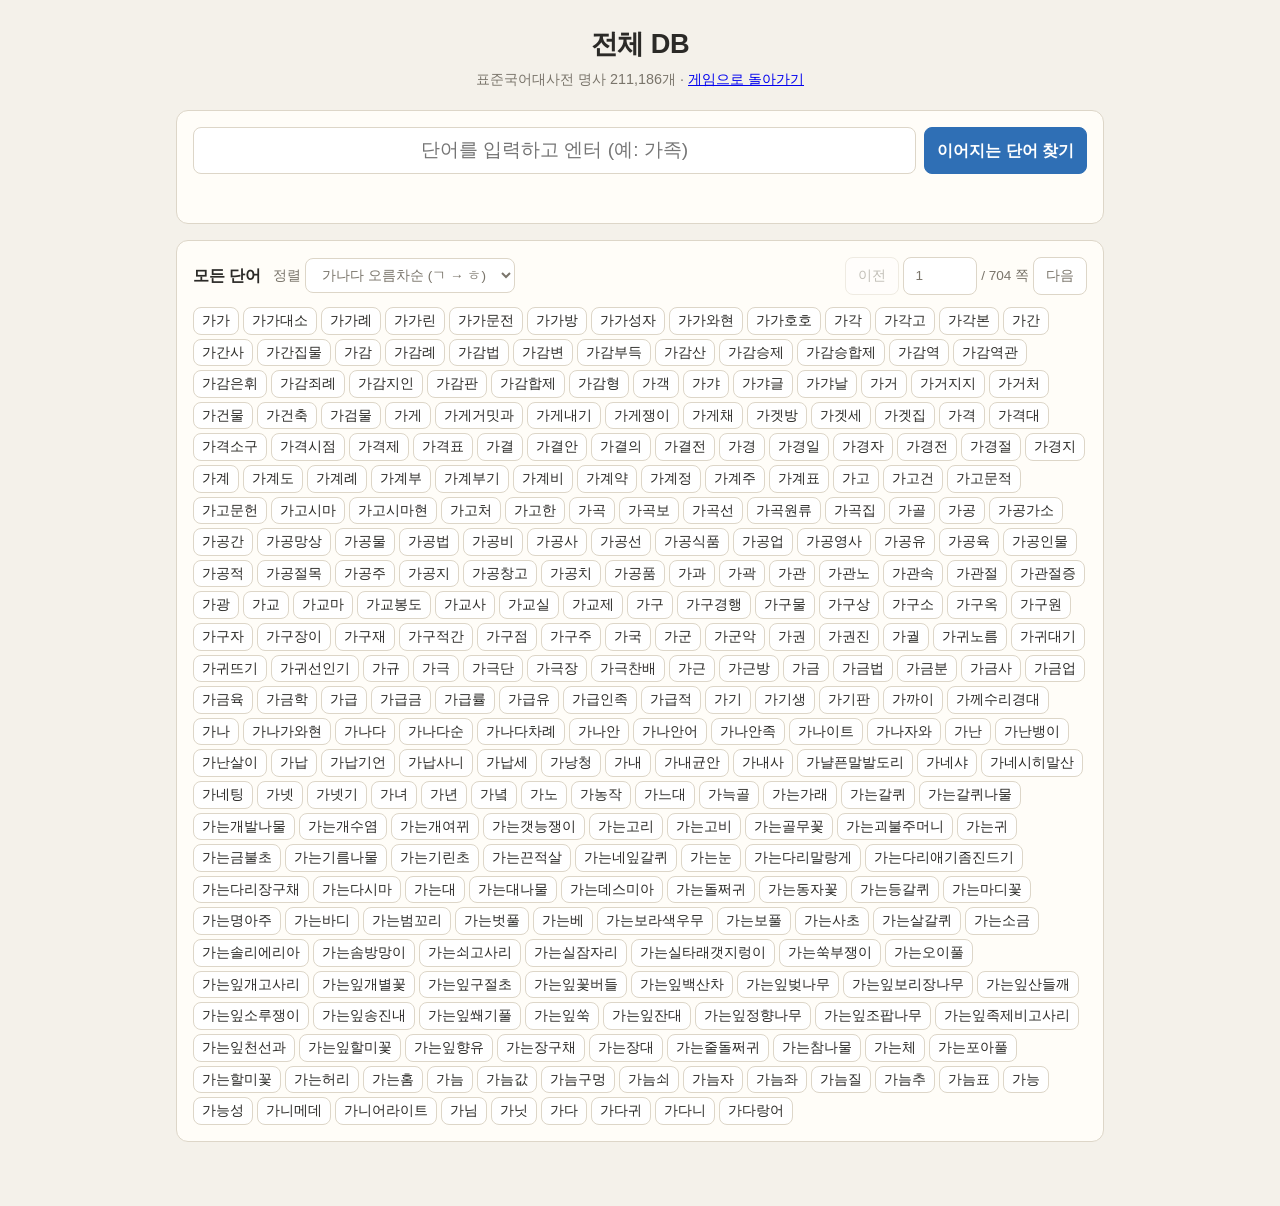
==== db.html @ 79c63423 "컴퓨터와 하는 끝말잇기" ====
<!DOCTYPE html>
<html lang="ko">
<head>
  <meta charset="UTF-8">
  <meta name="viewport" content="width=device-width, initial-scale=1">
  <title>전체 DB - 컴퓨터와 하는 끝말잇기</title>
  <link rel="stylesheet" href="style.css">
</head>
<body>
  <main class="app wide">
    <header>
      <h1>전체 DB</h1>
      <p class="sub">표준국어대사전 명사 <span id="wordCount">-</span>개 · <a href="index.html">게임으로 돌아가기</a></p>
    </header>

    <section>
      <form id="searchForm" autocomplete="off">
        <input id="search" type="text" maxlength="20" placeholder="단어를 입력하고 엔터 (예: 가족)">
        <button type="submit" class="primary">이어지는 단어 찾기</button>
      </form>
      <div class="message" id="searchMessage"></div>
    </section>

    <section class="cheat" id="resultPanel" hidden>
      <h2><span id="resultTitle"></span> <span class="legend">W+2: 2턴 안에 이김 · L-3: 3턴 안에 짐 · W+0: 한방단어</span></h2>
      <p class="definition" id="resultDef"></p>
      <p class="legend">이기기에 유리한 순서입니다. 쌍방이 최선의 단어만 낸다고 할 때의 결과이며, 단어를 누르면 그 단어에 이어지는 단어를 다시 찾습니다.</p>
      <div id="resultList"></div>
    </section>

    <section>
      <div class="db-bar">
        <h2>모든 단어</h2>
        <label>정렬
          <select id="order">
            <option value="asc" selected>가나다 오름차순 (ㄱ → ㅎ)</option>
            <option value="desc">가나다 내림차순 (ㅎ → ㄱ)</option>
          </select>
        </label>
        <span class="pager">
          <button id="prev" type="button">이전</button>
          <input id="page" type="number" min="1" step="1" value="1"> / <span id="pageCount">1</span> 쪽
          <button id="next" type="button">다음</button>
        </span>
      </div>
      <div class="db-words" id="words"></div>
    </section>
  </main>

  <script src="data/words.js"></script>
  <script src="data/defs.js" async></script>
  <script src="engine.js"></script>
  <script src="cheatview.js"></script>
  <script src="db.js"></script>
</body>
</html>
---- style.css ----
:root {
  --bg: #f4f1ea;
  --panel: #fffdf8;
  --ink: #2b2a27;
  --muted: #7a756b;
  --line: #ddd6c8;
  --accent: #2f6fb5;
  --player: #2f6fb5;
  --computer: #c2552d;
  --good: #2e7d4f;
  --bad: #c0392b;
}

* { box-sizing: border-box; }

body {
  margin: 0;
  background: var(--bg);
  color: var(--ink);
  font-family: "Malgun Gothic", "맑은 고딕", "Apple SD Gothic Neo", sans-serif;
  line-height: 1.5;
}

.app {
  max-width: 640px;
  margin: 0 auto;
  padding: 24px 16px 48px;
}

header { text-align: center; margin-bottom: 20px; }
h1 { margin: 0; font-size: 1.7rem; letter-spacing: -0.02em; }
.sub { margin: 4px 0 0; color: var(--muted); font-size: 0.9rem; }

section {
  background: var(--panel);
  border: 1px solid var(--line);
  border-radius: 12px;
  padding: 16px;
  margin-bottom: 16px;
}

.settings {
  display: flex;
  flex-wrap: wrap;
  gap: 12px;
  align-items: flex-end;
}
.settings label {
  display: flex;
  flex-direction: column;
  gap: 4px;
  font-size: 0.8rem;
  color: var(--muted);
}
.settings .primary { margin-left: auto; }
.time-limit { display: flex; align-items: center; gap: 6px; }
.time-limit input { width: 5em; }
.level-info { flex-basis: 100%; font-size: 0.85rem; color: var(--muted); }
.level-info p { margin: 0 0 4px; color: var(--ink); }
.level-info summary { cursor: pointer; }
.level-info ol { margin: 6px 0 0; padding-left: 1.6em; }

select, input, button {
  font: inherit;
  color: inherit;
  border: 1px solid var(--line);
  border-radius: 8px;
  background: #fff;
  padding: 8px 12px;
}
button { cursor: pointer; }
a.button {
  border: 1px solid var(--line);
  border-radius: 8px;
  background: #fff;
  padding: 8px 12px;
  color: inherit;
  text-decoration: none;
}
a.button:hover { border-color: var(--accent); }
button:hover:not(:disabled) { border-color: var(--accent); }
button:disabled { opacity: 0.45; cursor: default; }
button.primary {
  background: var(--accent);
  border-color: var(--accent);
  color: #fff;
  font-weight: bold;
}

.board { text-align: center; }
.turn { color: var(--muted); font-size: 0.95rem; min-height: 1.5em; }
.current {
  font-size: clamp(2rem, 9vw, 3.2rem);
  font-weight: bold;
  margin: 8px 0 4px;
  word-break: break-all;
}
.current.player { color: var(--player); }
.current.computer { color: var(--computer); }
.current .last { text-decoration: underline; text-underline-offset: 0.15em; }
.definition { color: var(--muted); font-size: 0.9rem; min-height: 2.8em; }

.timer {
  height: 8px;
  background: var(--line);
  border-radius: 4px;
  overflow: hidden;
  margin: 12px 0;
}
.timer-bar {
  height: 100%;
  width: 100%;
  background: var(--good);
  transition: width 0.1s linear;
}
.timer-bar.urgent { background: var(--bad); }

form { display: flex; gap: 8px; }
form input { flex: 1; min-width: 0; font-size: 1.2rem; text-align: center; }
form input:focus { outline: 2px solid var(--accent); outline-offset: 1px; }

.message { min-height: 1.6em; margin-top: 8px; font-size: 0.95rem; }
.message.error, .message.lose { color: var(--bad); }
.message.win { color: var(--good); font-weight: bold; }
.message.lose { font-weight: bold; }
.message.hint { color: var(--accent); }

.actions {
  display: flex;
  flex-wrap: wrap;
  gap: 8px;
  align-items: center;
  margin-top: 8px;
}
.record { margin-left: auto; font-size: 0.85rem; color: var(--muted); }

.history h2 { margin: 0 0 8px; font-size: 1rem; }
.history ol {
  margin: 0;
  padding-left: 2.2em;
  max-height: 320px;
  overflow-y: auto;
}
.history li { padding: 4px 0; border-bottom: 1px dashed var(--line); }
.history li:last-child { border-bottom: none; }
.history .who {
  display: inline-block;
  min-width: 3.6em;
  font-size: 0.75rem;
  color: #fff;
  border-radius: 4px;
  padding: 0 6px;
  margin-right: 8px;
  text-align: center;
}
.history li.player .who { background: var(--player); }
.history li.computer .who { background: var(--computer); }
.history .def { display: block; color: var(--muted); font-size: 0.8rem; }

.cheat h2 { margin: 0 0 4px; font-size: 1rem; }
.cheat .legend { font-size: 0.8rem; font-weight: normal; color: var(--muted); margin: 0 0 8px; }
.cheat h2 .legend { margin-left: 6px; }
.cheat-none { color: var(--bad); font-size: 1.3rem; font-weight: bold; text-align: center; }
.cheat-group { border-top: 1px dashed var(--line); padding: 8px 0; }
.cheat-group h3 { margin: 0 0 6px; font-size: 0.85rem; }
.cheat-group.kill h3, .cheat-group.win h3 { color: var(--good); }
.cheat-group.lose h3 { color: var(--bad); }
.cheat-group.loop h3 { color: var(--muted); }
.cheat-words { display: flex; flex-wrap: wrap; gap: 4px; max-height: 260px; overflow-y: auto; }
.cheat-words button { padding: 2px 8px; font-size: 0.9rem; }
.cheat-group.kill .cheat-words button { font-size: 1.2rem; font-weight: bold; }
.cheat-group.lose .cheat-words button { font-size: 0.78rem; color: var(--muted); }
.cheat-more { margin-top: 6px; font-size: 0.8rem; padding: 4px 10px; }

.app.wide { max-width: 960px; }
.db-bar { display: flex; flex-wrap: wrap; gap: 12px; align-items: center; margin-bottom: 12px; }
.db-bar h2 { margin: 0; font-size: 1rem; }
.db-bar label { font-size: 0.85rem; color: var(--muted); }
.pager { margin-left: auto; font-size: 0.85rem; color: var(--muted); }
.pager input { width: 5.5em; }
.db-words { display: flex; flex-wrap: wrap; gap: 4px; }
.db-words button { padding: 2px 8px; font-size: 0.9rem; }

footer { color: var(--muted); font-size: 0.8rem; }
footer summary { cursor: pointer; }
footer ul { padding-left: 1.2em; }
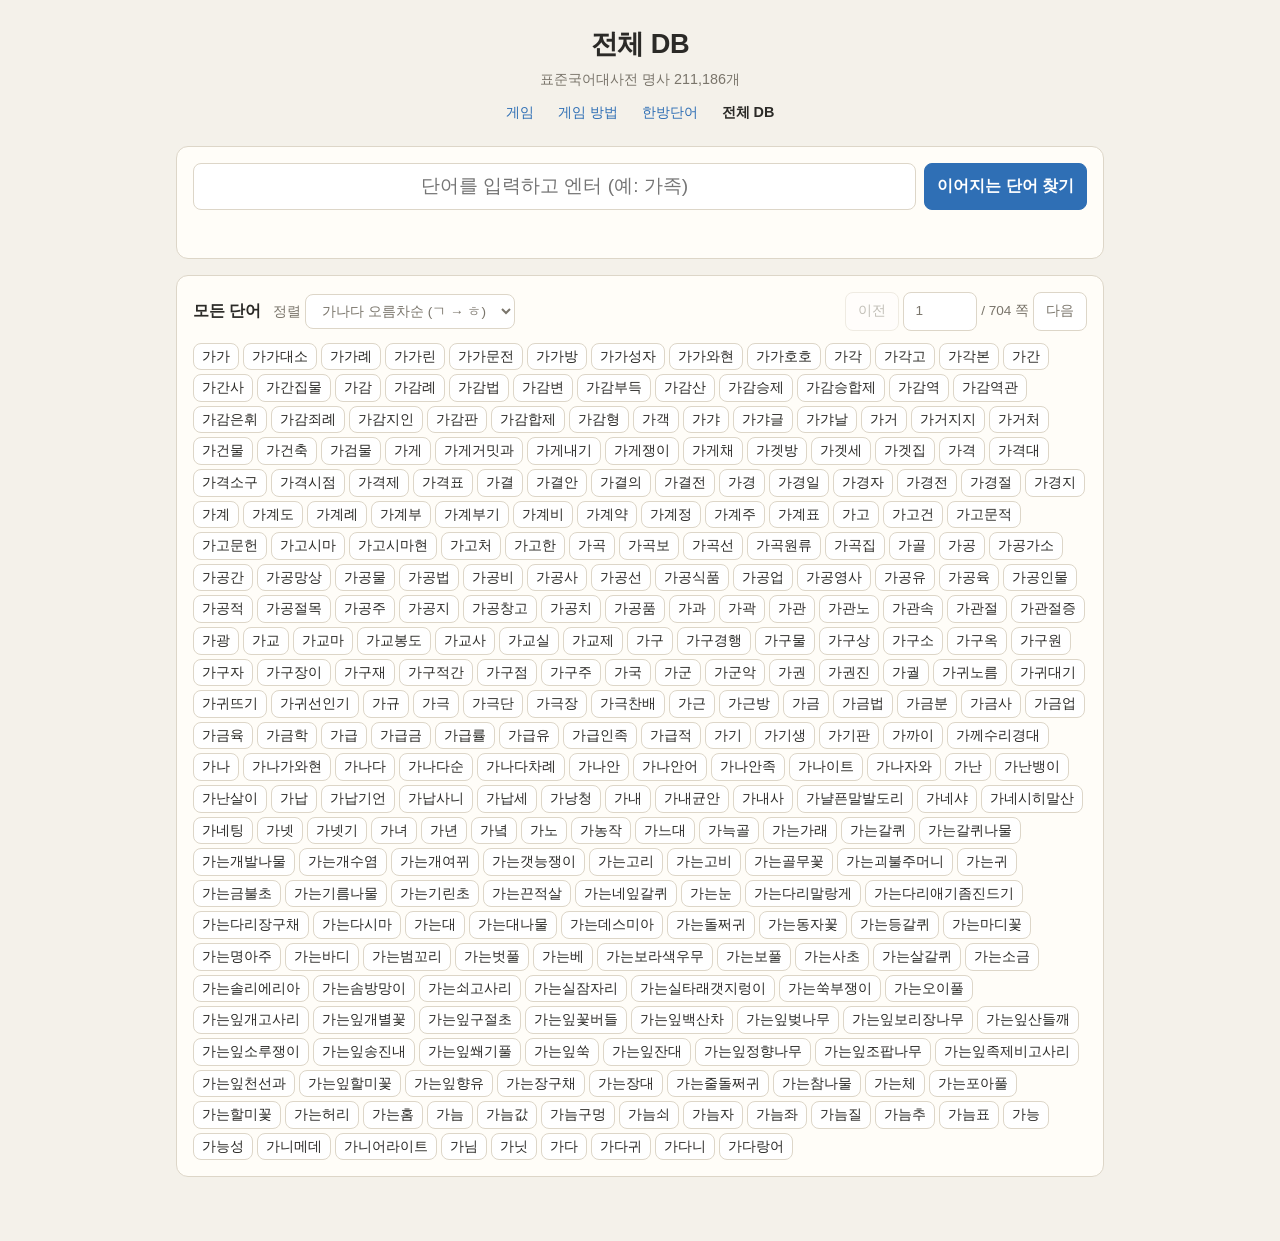
==== commit bca0fe75: "게임 방법·한방단어 페이지 추가" ====
--- a/db.html
+++ b/db.html
@@ -3,14 +3,30 @@
 <head>
   <meta charset="UTF-8">
   <meta name="viewport" content="width=device-width, initial-scale=1">
-  <title>전체 DB - 컴퓨터와 하는 끝말잇기</title>
+  <title>끝말잇기 단어 검색과 전체 단어 목록 - 컴퓨터와 하는 끝말잇기</title>
+  <meta name="description" content="끝말잇기에 쓸 수 있는 표준국어대사전 명사 21만 개를 가나다순으로 볼 수 있습니다. 단어를 검색하면 그 뒤에 이을 수 있는 단어가 이기기에 유리한 순서로 나옵니다.">
+  <link rel="canonical" href="https://sunya0804.github.io/kkeunmal/db.html">
+  <meta property="og:type" content="website">
+  <meta property="og:site_name" content="컴퓨터와 하는 끝말잇기">
+  <meta property="og:title" content="끝말잇기 단어 검색과 전체 단어 목록">
+  <meta property="og:description" content="끝말잇기에 쓸 수 있는 표준국어대사전 명사 21만 개를 가나다순으로 볼 수 있습니다. 단어를 검색하면 그 뒤에 이을 수 있는 단어가 이기기에 유리한 순서로 나옵니다.">
+  <meta property="og:url" content="https://sunya0804.github.io/kkeunmal/db.html">
+  <meta property="og:image" content="https://sunya0804.github.io/kkeunmal/og.png">
+  <meta name="twitter:card" content="summary_large_image">
+  <link rel="icon" href="favicon.svg" type="image/svg+xml">
   <link rel="stylesheet" href="style.css">
 </head>
 <body>
   <main class="app wide">
     <header>
       <h1>전체 DB</h1>
-      <p class="sub">표준국어대사전 명사 <span id="wordCount">-</span>개 · <a href="index.html">게임으로 돌아가기</a></p>
+      <p class="sub">표준국어대사전 명사 <span id="wordCount">-</span>개</p>
+      <nav class="nav">
+        <a href="index.html">게임</a>
+        <a href="guide.html">게임 방법</a>
+        <a href="hanbang.html">한방단어</a>
+        <a href="db.html" aria-current="page">전체 DB</a>
+      </nav>
     </header>
 
     <section>
@@ -48,7 +64,7 @@
   </main>
 
   <script src="data/words.js"></script>
-  <script src="data/defs.js" async></script>
+  <script src="definitions.js"></script>
   <script src="engine.js"></script>
   <script src="cheatview.js"></script>
   <script src="db.js"></script>
--- a/style.css
+++ b/style.css
@@ -30,6 +30,11 @@
 header { text-align: center; margin-bottom: 20px; }
 h1 { margin: 0; font-size: 1.7rem; letter-spacing: -0.02em; }
 .sub { margin: 4px 0 0; color: var(--muted); font-size: 0.9rem; }
+
+.nav { display: flex; flex-wrap: wrap; justify-content: center; gap: 4px 16px; margin-top: 10px; font-size: 0.9rem; }
+.nav a { color: var(--accent); text-decoration: none; padding: 2px 4px; }
+.nav a:hover { text-decoration: underline; }
+.nav a[aria-current="page"] { color: var(--ink); font-weight: bold; }
 
 section {
   background: var(--panel);
@@ -181,6 +186,19 @@
 .db-words { display: flex; flex-wrap: wrap; gap: 4px; }
 .db-words button { padding: 2px 8px; font-size: 0.9rem; }
 
+.prose h2 { margin: 0 0 8px; font-size: 1.15rem; }
+.prose h3 { margin: 16px 0 4px; font-size: 0.95rem; }
+.prose h3 .count { font-weight: normal; color: var(--muted); font-size: 0.85rem; }
+.prose p, .prose ul { margin: 0 0 10px; }
+.prose ul { padding-left: 1.3em; }
+.prose li { margin-bottom: 4px; }
+.prose a, footer a { color: var(--accent); }
+.prose table { width: 100%; border-collapse: collapse; margin: 0 0 10px; font-size: 0.9rem; }
+.prose th, .prose td { border: 1px solid var(--line); padding: 6px 8px; text-align: left; vertical-align: top; }
+.prose th { background: var(--bg); white-space: nowrap; }
+.prose td:first-child { white-space: nowrap; }
+.word-list { font-size: 0.9rem; word-break: keep-all; }
+
 footer { color: var(--muted); font-size: 0.8rem; }
 footer summary { cursor: pointer; }
 footer ul { padding-left: 1.2em; }
